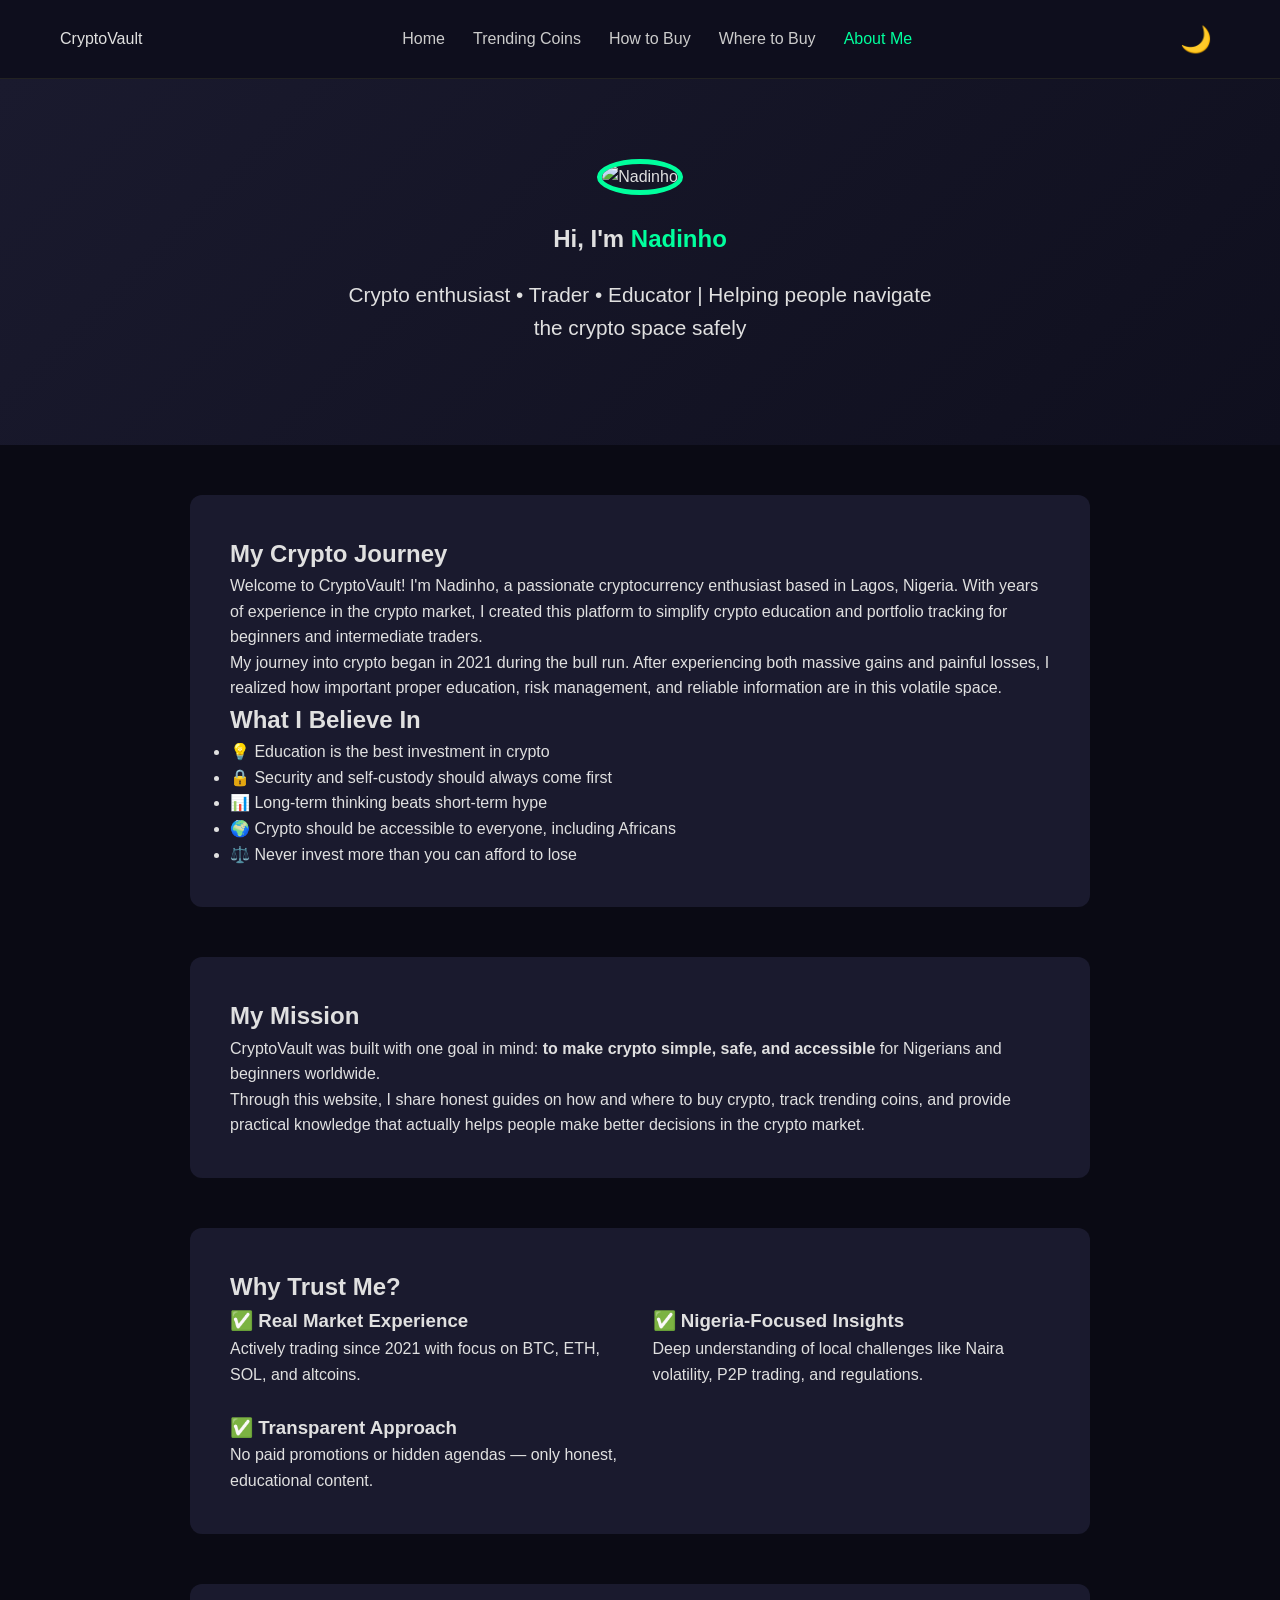
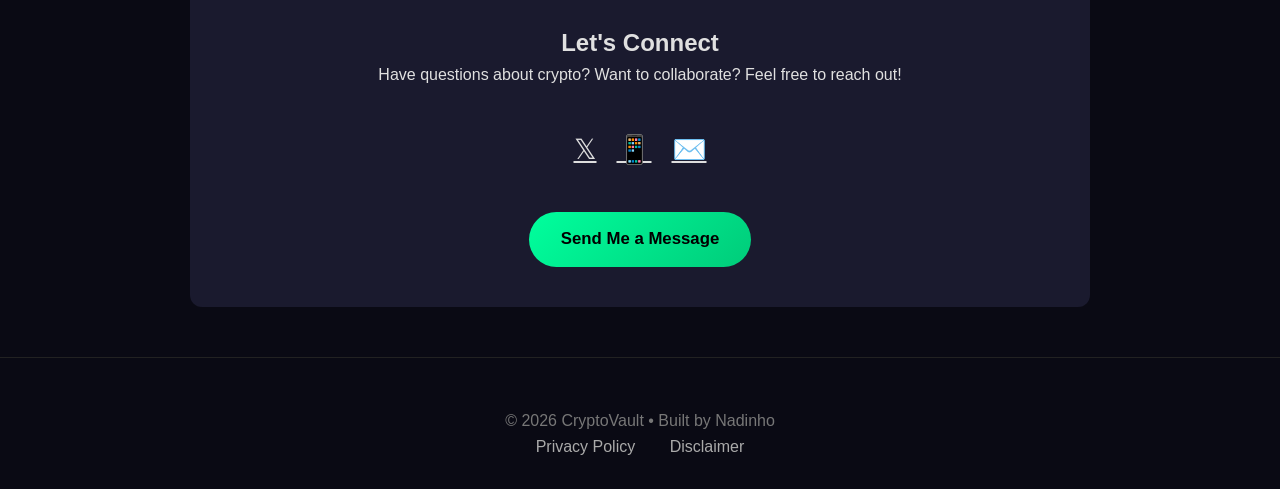
==== about.html @ 2c925127 "Add files via upload" ====
<!DOCTYPE html>
<html lang="en">
<head>
  <meta charset="UTF-8">
  <meta name="viewport" content="width=device-width, initial-scale=1.0">
  <title>About Me - CryptoVault</title>
  <link rel="stylesheet" href="assets/css/style.css">
  <style>
    /* Temporary styles - move to style.css later */
    .about-hero {
      text-align: center;
      padding: 80px 20px;
      background: linear-gradient(135deg, #1a1a2e, #0f0f1e);
    }
    .profile-img {
      width: 180px;
      height: 180px;
      border-radius: 50%;
      border: 5px solid #00ff9d;
      margin-bottom: 25px;
      object-fit: cover;
    }
    .about-section {
      max-width: 900px;
      margin: 50px auto;
      padding: 40px;
      background: #1a1a2e;
      border-radius: 12px;
    }
    .highlight {
      color: #00ff9d;
      font-weight: 600;
    }
    .social-links {
      display: flex;
      justify-content: center;
      gap: 20px;
      margin: 40px 0;
    }
    .social-links a {
      font-size: 28px;
      color: #ddd;
      transition: color 0.3s;
    }
    .social-links a:hover {
      color: #00ff9d;
    }
  </style>
</head>
<body>

  <!-- NAVBAR -->
  <nav class="navbar">
    <div class="container">
      <div class="logo">CryptoVault</div>
      <ul class="nav-links">
        <li><a href="index.html">Home</a></li>
        <li><a href="trending.html">Trending Coins</a></li>
        <li><a href="how-to-buy.html">How to Buy</a></li>
        <li><a href="where-to-buy.html">Where to Buy</a></li>
        <li><a href="about.html" class="active">About Me</a></li>
      </ul>
      <button class="theme-toggle">🌙</button>
    </div>
  </nav>

  <!-- ABOUT HERO -->
  <section class="about-hero">
    <div class="container">
      <img src="https://via.placeholder.com/180" alt="Nadinho" class="profile-img">
      <h1>Hi, I'm <span class="highlight">Nadinho</span></h1>
      <p style="font-size: 1.3rem; max-width: 600px; margin: 20px auto;">
        Crypto enthusiast • Trader • Educator | Helping people navigate the crypto space safely
      </p>
    </div>
  </section>

  <div class="container">

    <!-- BIO SECTION -->
    <div class="about-section">
      <h2>My Crypto Journey</h2>
      <p>
        Welcome to CryptoVault! I'm Nadinho, a passionate cryptocurrency enthusiast based in Lagos, Nigeria. 
        With years of experience in the crypto market, I created this platform to simplify crypto education and portfolio tracking for beginners and intermediate traders.
      </p>
      
      <p>
        My journey into crypto began in 2021 during the bull run. After experiencing both massive gains and painful losses, 
        I realized how important proper education, risk management, and reliable information are in this volatile space.
      </p>

      <h2>What I Believe In</h2>
      <ul>
        <li>💡 Education is the best investment in crypto</li>
        <li>🔒 Security and self-custody should always come first</li>
        <li>📊 Long-term thinking beats short-term hype</li>
        <li>🌍 Crypto should be accessible to everyone, including Africans</li>
        <li>⚖️ Never invest more than you can afford to lose</li>
      </ul>
    </div>

    <!-- MISSION -->
    <div class="about-section">
      <h2>My Mission</h2>
      <p>
        CryptoVault was built with one goal in mind: <strong>to make crypto simple, safe, and accessible</strong> for Nigerians and beginners worldwide.
      </p>
      <p>
        Through this website, I share honest guides on how and where to buy crypto, track trending coins, and provide practical knowledge 
        that actually helps people make better decisions in the crypto market.
      </p>
    </div>

    <!-- EXPERIENCE -->
    <div class="about-section">
      <h2>Why Trust Me?</h2>
      <div style="display: grid; grid-template-columns: repeat(auto-fit, minmax(280px, 1fr)); gap: 25px;">
        <div>
          <h3>✅ Real Market Experience</h3>
          <p>Actively trading since 2021 with focus on BTC, ETH, SOL, and altcoins.</p>
        </div>
        <div>
          <h3>✅ Nigeria-Focused Insights</h3>
          <p>Deep understanding of local challenges like Naira volatility, P2P trading, and regulations.</p>
        </div>
        <div>
          <h3>✅ Transparent Approach</h3>
          <p>No paid promotions or hidden agendas — only honest, educational content.</p>
        </div>
      </div>
    </div>

    <!-- CALL TO ACTION -->
    <div class="about-section" style="text-align: center;">
      <h2>Let's Connect</h2>
      <p>Have questions about crypto? Want to collaborate? Feel free to reach out!</p>
      
      <div class="social-links">
        <a href="https://x.com/NadinhoCrypto" target="_blank" title="X (Twitter)">𝕏</a>
        <a href="#" title="Telegram">📱</a>
        <a href="#" title="Email">✉️</a>
      </div>
      
      <a href="mailto:hello@nadinhocrypto.com" class="btn-primary">Send Me a Message</a>
    </div>

  </div>

  <!-- FOOTER -->
  <footer>
    <div class="container">
      <p>&copy; 2026 CryptoVault • Built by Nadinho</p>
      <div class="footer-links">
        <a href="privacy.html">Privacy Policy</a>
        <a href="#">Disclaimer</a>
      </div>
    </div>
  </footer>

  <script src="assets/js/main.js"></script>
</body>
</html>
---- assets/css/style.css ----
/* ====================== CRYPTOVAULT MAIN STYLES ====================== */
* {
  margin: 0;
  padding: 0;
  box-sizing: border-box;
}

body {
  font-family: 'Segoe UI', Tahoma, Geneva, Verdana, sans-serif;
  background: #0a0a14;
  color: #e0e0e0;
  line-height: 1.6;
}

.container {
  max-width: 1200px;
  margin: 0 auto;
  padding: 0 20px;
}

/* ====================== NAVBAR ====================== */
.navbar {
  background: rgba(15, 15, 30, 0.95);
  backdrop-filter: blur(12px);
  position: sticky;
  top: 0;
  z-index: 1000;
  border-bottom: 1px solid #222;
  padding: 16px 0;
}

.navbar .container {
  display: flex;
  align-items: center;
  justify-content: space-between;
}

.logo a {
  font-size: 1.85rem;
  font-weight: 700;
  color: #00ff9d;
  text-decoration: none;
}

.nav-links {
  display: flex;
  list-style: none;
  gap: 28px;
}

.nav-links a {
  color: #ccc;
  text-decoration: none;
  font-weight: 500;
  transition: all 0.3s ease;
}

.nav-links a:hover,
.nav-links a.active {
  color: #00ff9d;
}

.nav-right {
  display: flex;
  align-items: center;
  gap: 15px;
}

.theme-toggle {
  background: none;
  border: none;
  font-size: 1.6rem;
  cursor: pointer;
  padding: 8px;
  border-radius: 50%;
  transition: 0.3s;
}

.theme-toggle:hover {
  background: rgba(0, 255, 157, 0.1);
}

/* Mobile Menu */
.mobile-menu-btn {
  display: none;
  background: none;
  border: none;
  font-size: 1.8rem;
  color: #ddd;
  cursor: pointer;
}

/* ====================== HERO ====================== */
.hero {
  padding: 140px 20px 100px;
  text-align: center;
  background: linear-gradient(135deg, #0f0f1e 0%, #1a1a2e 100%);
}

.hero-small {
  padding: 100px 20px 60px;
}

.hero h1 {
  font-size: 3.1rem;
  line-height: 1.15;
  margin-bottom: 20px;
  color: white;
}

.hero p {
  font-size: 1.25rem;
  max-width: 720px;
  margin: 0 auto 35px;
  color: #bbbbbb;
}

/* ====================== BUTTONS ====================== */
.btn-primary {
  background: linear-gradient(135deg, #00ff9d, #00cc7a);
  color: #000;
  padding: 14px 32px;
  border: none;
  border-radius: 50px;
  font-weight: 600;
  font-size: 1.05rem;
  cursor: pointer;
  text-decoration: none;
  display: inline-block;
  transition: all 0.3s ease;
}

.btn-primary:hover {
  transform: translateY(-3px);
  box-shadow: 0 10px 25px rgba(0, 255, 157, 0.3);
}

.btn-secondary {
  background: transparent;
  color: #00ff9d;
  border: 2px solid #00ff9d;
  padding: 12px 30px;
  border-radius: 50px;
  font-weight: 600;
  text-decoration: none;
  display: inline-block;
  transition: all 0.3s;
}

.btn-secondary:hover {
  background: #00ff9d;
  color: #000;
}

.btn-small {
  background: #16213e;
  color: #00ff9d;
  border: none;
  padding: 8px 16px;
  border-radius: 8px;
  font-size: 0.9rem;
  cursor: pointer;
}

/* ====================== SECTIONS ====================== */
.section {
  padding: 80px 0;
}

.main-content {
  padding: 40px 0 80px;
}

/* ====================== TABLES ====================== */
table {
  width: 100%;
  border-collapse: collapse;
  margin: 20px 0;
}

th, td {
  padding: 16px 12px;
  text-align: left;
}

th {
  background: #16213e;
  color: #00ff9d;
  font-weight: 600;
}

tr:hover {
  background: #1f1f38;
}

/* Positive / Negative Changes */
.positive { color: #00ff9d; }
.negative { color: #ff4d4d; }

/* ====================== CARDS ====================== */
.platform-card,
.feature-card,
.step-card {
  background: #1a1a2e;
  border-radius: 16px;
  padding: 30px;
  transition: all 0.4s ease;
  border: 1px solid #222;
}

.platform-card:hover,
.feature-card:hover,
.step-card:hover {
  transform: translateY(-8px);
  border-color: #00ff9d;
  box-shadow: 0 15px 35px rgba(0, 255, 157, 0.08);
}

/* ====================== FOOTER ====================== */
footer {
  background: #0a0a14;
  padding: 50px 0 30px;
  border-top: 1px solid #222;
  text-align: center;
  color: #777;
}

.footer-links a {
  color: #aaa;
  text-decoration: none;
  margin: 0 15px;
}

.footer-links a:hover {
  color: #00ff9d;
}

/* ====================== WARNING BOX ====================== */
.warning-box {
  background: #2a1b1b;
  border-left: 5px solid #ff4d4d;
  padding: 25px;
  border-radius: 8px;
  margin: 40px 0;
}

/* ====================== RESPONSIVE DESIGN ====================== */
@media (max-width: 768px) {
  .nav-links {
    position: fixed;
    top: 76px;
    left: -100%;
    width: 100%;
    height: calc(100vh - 76px);
    background: #0a0a14;
    flex-direction: column;
    align-items: center;
    justify-content: flex-start;
    padding-top: 60px;
    gap: 30px;
    transition: 0.4s ease;
    z-index: 999;
  }

  .nav-links.active {
    left: 0;
  }

  .mobile-menu-btn {
    display: block;
  }

  .hero h1 {
    font-size: 2.4rem;
  }

  .hero p {
    font-size: 1.1rem;
  }
}

/* ====================== UTILITY CLASSES ====================== */
.text-center {
  text-align: center;
}

.mt-50 { margin-top: 50px; }
.mb-50 { margin-bottom: 50px; }

/* Make sure links in footer and nav are consistent */
a {
  transition: color 0.3s;
}
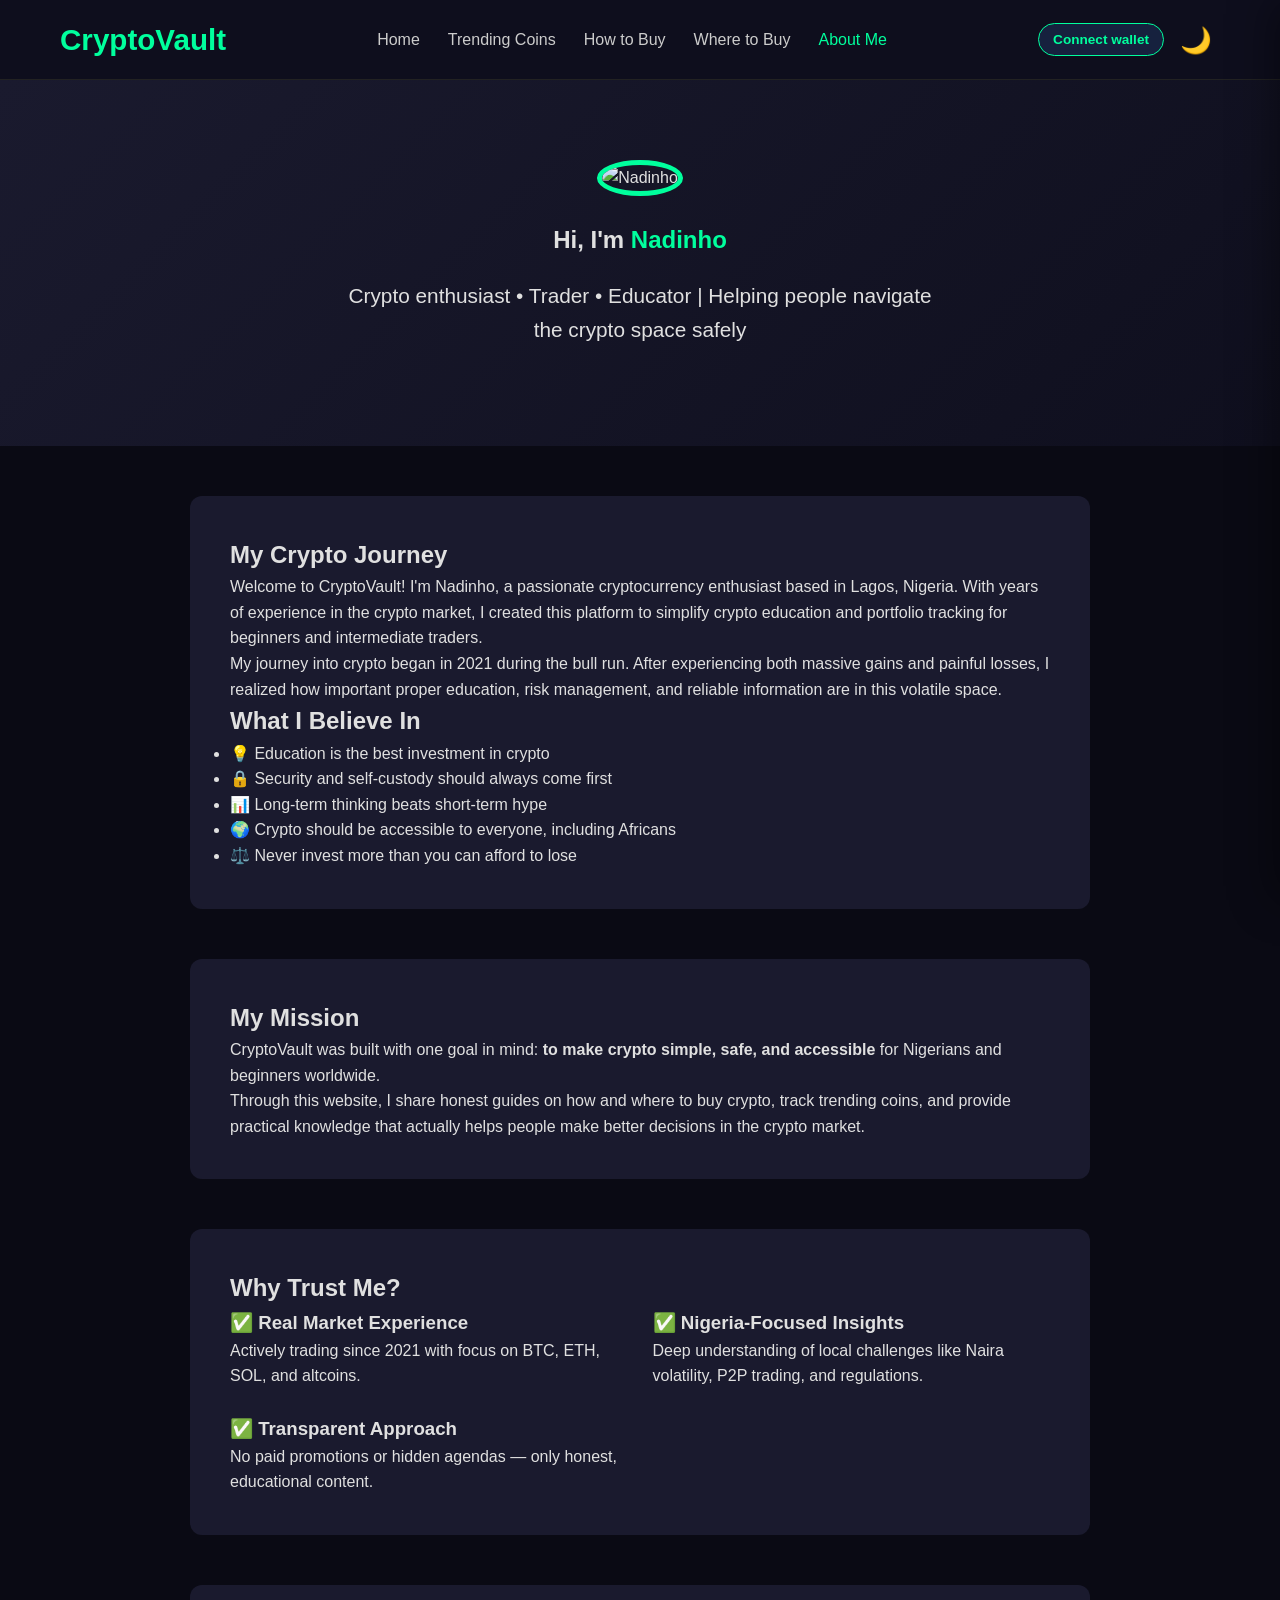
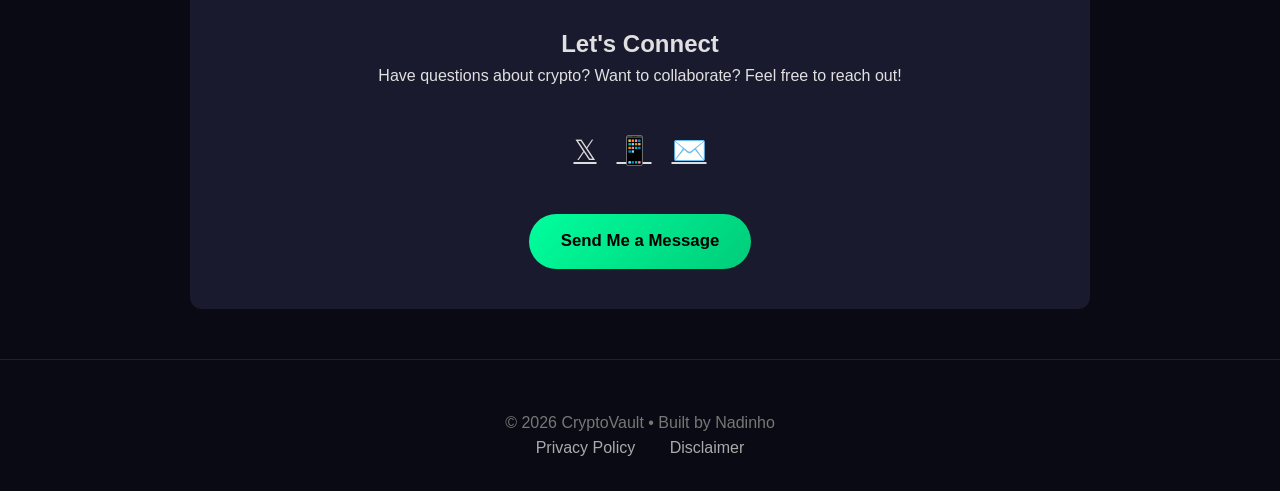
==== commit e9d057a3: "Add files via upload" ====
--- a/about.html
+++ b/about.html
@@ -49,18 +49,21 @@
 </head>
 <body>
 
-  <!-- NAVBAR -->
   <nav class="navbar">
-    <div class="container">
-      <div class="logo">CryptoVault</div>
+    <div class="container navbar-inner">
+      <div class="logo"><a href="index.html">CryptoVault</a></div>
       <ul class="nav-links">
         <li><a href="index.html">Home</a></li>
         <li><a href="trending.html">Trending Coins</a></li>
         <li><a href="how-to-buy.html">How to Buy</a></li>
         <li><a href="where-to-buy.html">Where to Buy</a></li>
-        <li><a href="about.html" class="active">About Me</a></li>
+        <li><a href="about.html">About Me</a></li>
       </ul>
-      <button class="theme-toggle">🌙</button>
+      <div class="nav-actions">
+        <button type="button" class="btn-wallet-nav">Connect wallet</button>
+        <button type="button" class="theme-toggle" aria-label="Toggle theme">🌙</button>
+        <button type="button" class="mobile-menu-btn" aria-label="Open menu" aria-expanded="false">☰</button>
+      </div>
     </div>
   </nav>
 
@@ -158,6 +161,7 @@
     </div>
   </footer>
 
+  <script src="https://cdn.jsdelivr.net/npm/ethers@6.13.4/dist/ethers.umd.min.js" crossorigin="anonymous"></script>
   <script src="assets/js/main.js"></script>
 </body>
 </html>
--- a/assets/css/style.css
+++ b/assets/css/style.css
@@ -29,23 +29,73 @@
   padding: 16px 0;
 }
 
-.navbar .container {
+.navbar .container,
+.navbar-inner {
   display: flex;
   align-items: center;
   justify-content: space-between;
-}
-
-.logo a {
+  gap: 12px;
+  flex-wrap: nowrap;
+}
+
+.logo {
   font-size: 1.85rem;
   font-weight: 700;
   color: #00ff9d;
+  flex-shrink: 0;
+}
+
+.logo a {
+  font-size: inherit;
+  font-weight: inherit;
+  color: inherit;
   text-decoration: none;
+}
+
+.logo a:hover {
+  opacity: 0.9;
 }
 
 .nav-links {
   display: flex;
   list-style: none;
   gap: 28px;
+  margin: 0;
+  padding: 0;
+  flex: 1;
+  justify-content: center;
+  align-items: center;
+}
+
+.nav-actions {
+  display: flex;
+  align-items: center;
+  gap: 8px;
+  flex-shrink: 0;
+}
+
+.btn-wallet-nav {
+  background: #16213e;
+  color: #00ff9d;
+  border: 1px solid #00ff9d;
+  padding: 8px 14px;
+  border-radius: 999px;
+  font-size: 0.85rem;
+  font-weight: 600;
+  cursor: pointer;
+  white-space: nowrap;
+  max-width: 140px;
+  overflow: hidden;
+  text-overflow: ellipsis;
+}
+
+.btn-wallet-nav:hover {
+  background: rgba(0, 255, 157, 0.12);
+}
+
+.btn-wallet-nav:disabled {
+  opacity: 0.6;
+  cursor: wait;
 }
 
 .nav-links a {
@@ -85,9 +135,16 @@
   display: none;
   background: none;
   border: none;
-  font-size: 1.8rem;
+  font-size: 1.75rem;
   color: #ddd;
   cursor: pointer;
+  padding: 6px 10px;
+  border-radius: 8px;
+  line-height: 1;
+}
+
+.mobile-menu-btn:hover {
+  background: rgba(255, 255, 255, 0.06);
 }
 
 /* ====================== HERO ====================== */
@@ -162,6 +219,19 @@
   cursor: pointer;
 }
 
+/* ====================== CTA STRIP ====================== */
+.cta-section {
+  padding: 72px 20px;
+  background: linear-gradient(135deg, #16213e, #0f0f1e);
+  border-top: 1px solid #222;
+  border-bottom: 1px solid #222;
+}
+
+:root[data-theme='light'] .cta-section {
+  background: linear-gradient(135deg, #e8eef5, #dde5f0);
+  border-color: #ddd;
+}
+
 /* ====================== SECTIONS ====================== */
 .section {
   padding: 80px 0;
@@ -244,22 +314,500 @@
   margin: 40px 0;
 }
 
+/* ====================== LIVE PRICES / HOME PREVIEW ====================== */
+.trending-toolbar {
+  display: flex;
+  flex-wrap: wrap;
+  align-items: center;
+  justify-content: space-between;
+  gap: 16px;
+  margin-bottom: 24px;
+}
+
+.trending-toolbar h2 {
+  margin: 0;
+}
+
+.trending-meta,
+.home-prices-meta {
+  font-size: 0.9rem;
+  color: #888;
+  margin: 8px 0 0;
+}
+
+.toolbar-actions {
+  display: flex;
+  flex-wrap: wrap;
+  gap: 10px;
+  align-items: center;
+}
+
+.btn-refresh {
+  display: inline-flex;
+  align-items: center;
+  gap: 8px;
+  background: #16213e;
+  color: #00ff9d;
+  border: 1px solid #333;
+  padding: 10px 18px;
+  border-radius: 999px;
+  font-weight: 600;
+  font-size: 0.95rem;
+  cursor: pointer;
+  transition: border-color 0.2s, background 0.2s;
+}
+
+.btn-refresh:hover:not(:disabled) {
+  border-color: #00ff9d;
+  background: #1c2a4a;
+}
+
+.btn-refresh:disabled {
+  opacity: 0.65;
+  cursor: wait;
+}
+
+.btn-refresh.is-loading .refresh-icon {
+  animation: spin 0.8s linear infinite;
+}
+
+@keyframes spin {
+  to {
+    transform: rotate(360deg);
+  }
+}
+
+.coin-preview {
+  display: flex;
+  gap: 15px;
+  overflow-x: auto;
+  padding: 20px 0 8px;
+  scroll-snap-type: x mandatory;
+  -webkit-overflow-scrolling: touch;
+}
+
+.mini-coin {
+  background: #16213e;
+  padding: 16px 18px;
+  border-radius: 12px;
+  min-width: min(200px, 85vw);
+  max-width: 220px;
+  text-align: center;
+  flex-shrink: 0;
+  scroll-snap-align: start;
+  border: 1px solid #2a2a40;
+}
+
+.mini-coin-icon {
+  margin-bottom: 8px;
+  display: flex;
+  justify-content: center;
+  align-items: center;
+  min-height: 36px;
+}
+
+.coin-logo-img {
+  width: 32px;
+  height: 32px;
+  border-radius: 50%;
+  object-fit: cover;
+}
+
+.coin-logo-img.sm {
+  width: 28px;
+  height: 28px;
+}
+
+.coin-logo-fallback {
+  width: 32px;
+  height: 32px;
+  border-radius: 50%;
+  background: #333;
+  display: flex;
+  align-items: center;
+  justify-content: center;
+  font-size: 1rem;
+  font-weight: 700;
+  color: #00ff9d;
+}
+
+.coin-logo-fallback.sm {
+  width: 28px;
+  height: 28px;
+  font-size: 0.85rem;
+}
+
+.mini-coin h4 {
+  font-size: 0.95rem;
+  margin-bottom: 6px;
+}
+
+.price-error,
+.price-error-cell {
+  color: #ff8888;
+  padding: 16px;
+  text-align: center;
+}
+
+.coin-sym {
+  color: #666;
+  font-weight: 400;
+  font-size: 0.9em;
+}
+
+.coin-logo-wrap {
+  display: flex;
+  align-items: center;
+}
+
+.btn-small-link {
+  text-decoration: none;
+  display: inline-block;
+  text-align: center;
+}
+
+/* ====================== WALLET PANEL ====================== */
+.portfolio-overlay {
+  position: fixed;
+  inset: 0;
+  background: rgba(0, 0, 0, 0.6);
+  z-index: 10000;
+  opacity: 0;
+  visibility: hidden;
+  transition: opacity 0.25s ease, visibility 0.25s ease;
+}
+
+.portfolio-overlay.open {
+  opacity: 1;
+  visibility: visible;
+}
+
+.portfolio-panel {
+  position: fixed;
+  top: 0;
+  right: 0;
+  width: min(100%, 400px);
+  max-width: 100%;
+  height: 100%;
+  height: 100dvh;
+  background: #12121f;
+  border-left: 1px solid #2a2a40;
+  z-index: 10001;
+  padding: 20px 20px 32px;
+  overflow-y: auto;
+  transform: translateX(100%);
+  transition: transform 0.3s ease;
+  box-shadow: -8px 0 40px rgba(0, 0, 0, 0.4);
+}
+
+.portfolio-panel.open {
+  transform: translateX(0);
+}
+
+body.portfolio-open {
+  overflow: hidden;
+}
+
+.portfolio-panel-head {
+  display: flex;
+  align-items: center;
+  justify-content: space-between;
+  gap: 12px;
+  margin-bottom: 12px;
+}
+
+.portfolio-panel-head h2 {
+  font-size: 1.25rem;
+  margin: 0;
+}
+
+.icon-btn {
+  background: transparent;
+  border: none;
+  color: #aaa;
+  font-size: 1.75rem;
+  line-height: 1;
+  cursor: pointer;
+  padding: 4px 10px;
+  border-radius: 8px;
+}
+
+.icon-btn:hover {
+  color: #fff;
+  background: rgba(255, 255, 255, 0.06);
+}
+
+.portfolio-address {
+  font-size: 0.8rem;
+  word-break: break-all;
+  color: #888;
+  margin-bottom: 16px;
+}
+
+.portfolio-actions {
+  display: flex;
+  flex-wrap: wrap;
+  gap: 10px;
+  margin-bottom: 20px;
+}
+
+.btn-compact {
+  padding: 10px 16px;
+  font-size: 0.9rem;
+}
+
+.btn-ghost {
+  background: transparent;
+  color: #aaa;
+  border: 1px solid #444;
+  padding: 10px 16px;
+  border-radius: 999px;
+  font-size: 0.9rem;
+  cursor: pointer;
+}
+
+.btn-ghost:hover {
+  color: #fff;
+  border-color: #666;
+}
+
+.portfolio-content {
+  font-size: 0.95rem;
+}
+
+.portfolio-section {
+  margin-bottom: 20px;
+  padding-bottom: 16px;
+  border-bottom: 1px solid #2a2a40;
+}
+
+.portfolio-label {
+  font-size: 0.75rem;
+  text-transform: uppercase;
+  letter-spacing: 0.06em;
+  color: #888;
+  margin-bottom: 6px;
+}
+
+.portfolio-value {
+  font-size: 1.05rem;
+}
+
+.portfolio-usd {
+  color: #00ff9d;
+  margin-top: 6px;
+  font-weight: 600;
+}
+
+.portfolio-loading {
+  color: #888;
+}
+
+.muted {
+  color: #777;
+}
+
+.muted.small {
+  font-size: 0.85rem;
+}
+
+.token-list {
+  list-style: none;
+  margin: 0;
+  padding: 0;
+}
+
+.token-list li {
+  display: flex;
+  justify-content: space-between;
+  gap: 12px;
+  padding: 10px 0;
+  border-bottom: 1px solid #222;
+}
+
+.portfolio-disclaimer {
+  font-size: 0.75rem;
+  color: #666;
+  margin-top: 24px;
+  line-height: 1.5;
+}
+
+.mono {
+  font-family: ui-monospace, monospace;
+}
+
+/* ====================== TABLES (MOBILE) ====================== */
+.table-scroll {
+  width: 100%;
+  overflow-x: auto;
+  -webkit-overflow-scrolling: touch;
+  margin: 0 -12px;
+  padding: 0 12px;
+}
+
+.coin-table {
+  min-width: 720px;
+}
+
+@media (max-width: 768px) {
+  .table-scroll {
+    margin: 0 -16px;
+    padding: 0 16px;
+  }
+
+  .coin-table {
+    min-width: 0;
+  }
+
+  .coin-table,
+  .coin-table thead,
+  .coin-table tbody,
+  .coin-table th,
+  .coin-table td,
+  .coin-table tr {
+    display: block;
+  }
+
+  .coin-table thead {
+    display: none;
+  }
+
+  .coin-table tr.coin-row {
+    margin-bottom: 16px;
+    padding: 16px;
+    background: #1a1a2e;
+    border-radius: 12px;
+    border: 1px solid #2a2a40;
+  }
+
+  .coin-table td {
+    border: none;
+    padding: 8px 0;
+    text-align: right;
+    position: relative;
+    padding-left: 42%;
+  }
+
+  .coin-table td::before {
+    content: attr(data-label);
+    position: absolute;
+    left: 0;
+    width: 40%;
+    text-align: left;
+    color: #888;
+    font-size: 0.8rem;
+  }
+
+  .coin-table td[data-label=''] {
+    padding-left: 0;
+    text-align: left;
+  }
+
+  .coin-table td[data-label='']::before {
+    display: none;
+  }
+
+  .coin-table .coin-name {
+    justify-content: flex-end;
+  }
+}
+
+/* ====================== LIGHT THEME ====================== */
+:root[data-theme='light'] {
+  color-scheme: light;
+}
+
+:root[data-theme='light'] body {
+  background: #f4f6f8;
+  color: #1a1a2e;
+}
+
+:root[data-theme='light'] .navbar {
+  background: rgba(255, 255, 255, 0.95);
+  border-bottom-color: #e0e0e0;
+}
+
+:root[data-theme='light'] .nav-links a {
+  color: #444;
+}
+
+:root[data-theme='light'] .logo,
+:root[data-theme='light'] .logo a {
+  color: #00a86b;
+}
+
+:root[data-theme='light'] .feature-card,
+:root[data-theme='light'] .mini-coin,
+:root[data-theme='light'] .platform-card {
+  background: #fff;
+  border-color: #e8e8e8;
+  color: #222;
+}
+
+:root[data-theme='light'] .hero {
+  background: linear-gradient(135deg, #eef2f7, #e2e8f0);
+}
+
+:root[data-theme='light'] .hero h1 {
+  color: #111;
+}
+
+:root[data-theme='light'] .portfolio-panel {
+  background: #fff;
+  border-left-color: #e0e0e0;
+  color: #222;
+}
+
+:root[data-theme='light'] .coin-table tr.coin-row {
+  background: #fff;
+  border-color: #e8e8e8;
+}
+
+:root[data-theme='light'] .coin-table td::before {
+  color: #666;
+}
+
+/* ====================== HERO CTA (MOBILE) ====================== */
+.hero-cta-row {
+  display: flex;
+  flex-wrap: wrap;
+  gap: 12px;
+  justify-content: center;
+  margin: 40px 0;
+}
+
+.hero-cta-row .btn-primary,
+.hero-cta-row .btn-secondary {
+  min-height: 48px;
+  display: inline-flex;
+  align-items: center;
+  justify-content: center;
+}
+
 /* ====================== RESPONSIVE DESIGN ====================== */
 @media (max-width: 768px) {
   .nav-links {
     position: fixed;
-    top: 76px;
+    top: 72px;
     left: -100%;
     width: 100%;
-    height: calc(100vh - 76px);
+    height: calc(100vh - 72px);
+    height: calc(100dvh - 72px);
     background: #0a0a14;
     flex-direction: column;
     align-items: center;
     justify-content: flex-start;
-    padding-top: 60px;
-    gap: 30px;
-    transition: 0.4s ease;
+    padding-top: 48px;
+    gap: 24px;
+    transition: 0.35s ease;
     z-index: 999;
+    flex: none;
+    justify-content: flex-start;
+  }
+
+  :root[data-theme='light'] .nav-links {
+    background: #fff;
+    box-shadow: 0 12px 40px rgba(0, 0, 0, 0.08);
   }
 
   .nav-links.active {
@@ -271,11 +819,32 @@
   }
 
   .hero h1 {
-    font-size: 2.4rem;
+    font-size: clamp(1.75rem, 6vw, 2.4rem);
   }
 
   .hero p {
-    font-size: 1.1rem;
+    font-size: 1.05rem;
+  }
+
+  .section {
+    padding: 56px 0;
+  }
+
+  .btn-wallet-nav {
+    max-width: 120px;
+    padding: 8px 10px;
+    font-size: 0.8rem;
+  }
+
+  .footer-links {
+    display: flex;
+    flex-wrap: wrap;
+    justify-content: center;
+    gap: 12px 20px;
+  }
+
+  .footer-links a {
+    margin: 0;
   }
 }
 
